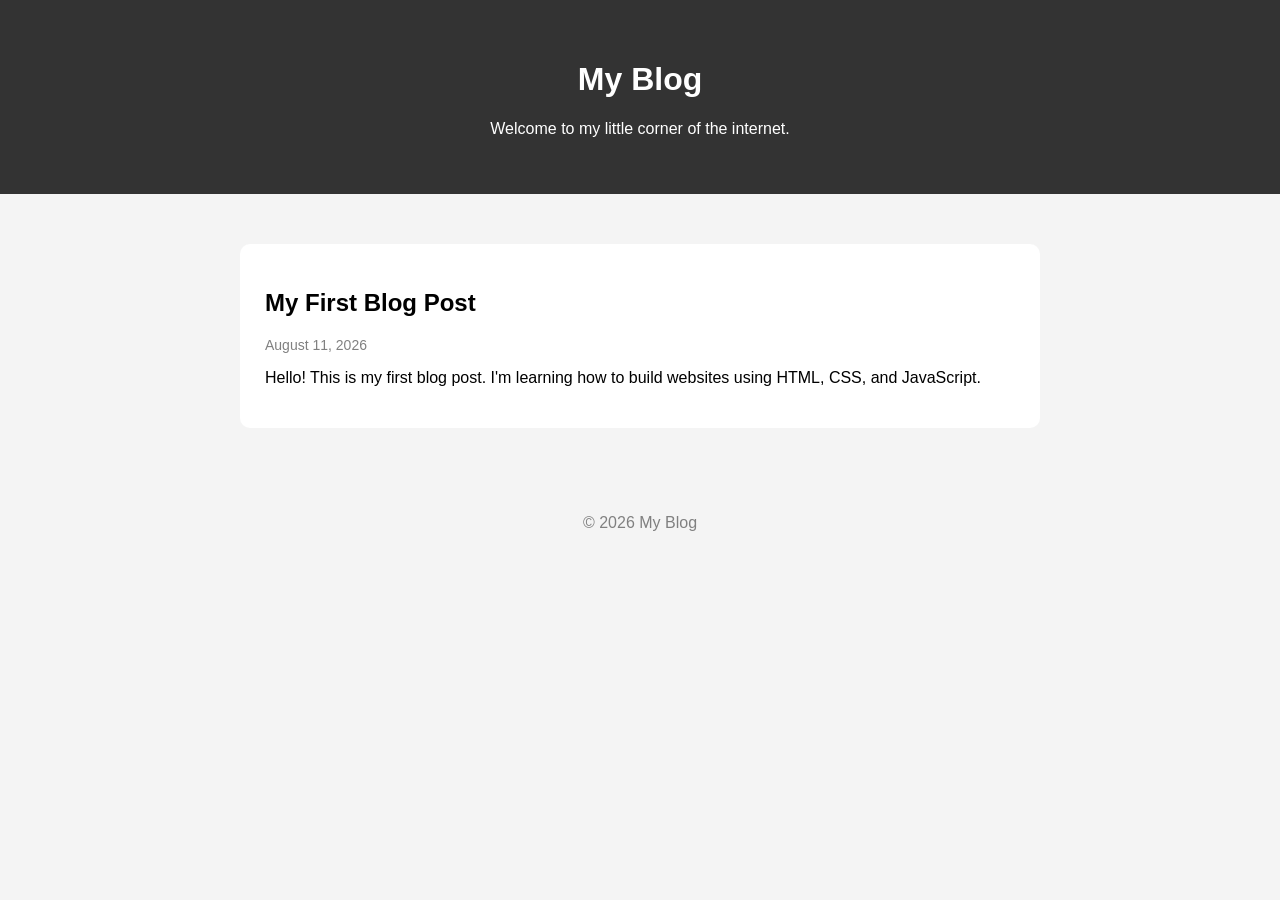
==== ace-blog/index.html @ 2b090ff6 "Initial WebBlog" ====
<!DOCTYPE html>
<html lang="en">
<head>
    <meta charset="UTF-8">
    <meta name="viewport" content="width=device-width, initial-scale=1.0">

    <title>My Blog</title>

    <link rel="stylesheet" href="style.css">
</head>

<body>

    <header>
        <h1>My Blog</h1>
        <p>Welcome to my little corner of the internet.</p>
    </header>

    <main>
        <article>
            <h2>My First Blog Post</h2>
            <p class="date">August 11, 2026</p>

            <p>
                Hello! This is my first blog post.
                I'm learning how to build websites using HTML,
                CSS, and JavaScript.
            </p>
        </article>
    </main>

    <footer>
        <p>&copy; 2026 My Blog</p>
    </footer>

    <script src="script.js"></script>
</body>
</html>
---- ace-blog/style.css ----
body {
    font-family: Arial, sans-serif;
    background-color: #f4f4f4;
    margin: 0;
}

header {
    background-color: #333;
    color: white;
    text-align: center;
    padding: 40px;
}

main {
    max-width: 800px;
    margin: 30px auto;
    padding: 20px;
}

article {
    background-color: white;
    padding: 25px;
    border-radius: 10px;
}

.date {
    color: gray;
    font-size: 14px;
}

footer {
    text-align: center;
    padding: 20px;
    color: gray;
}
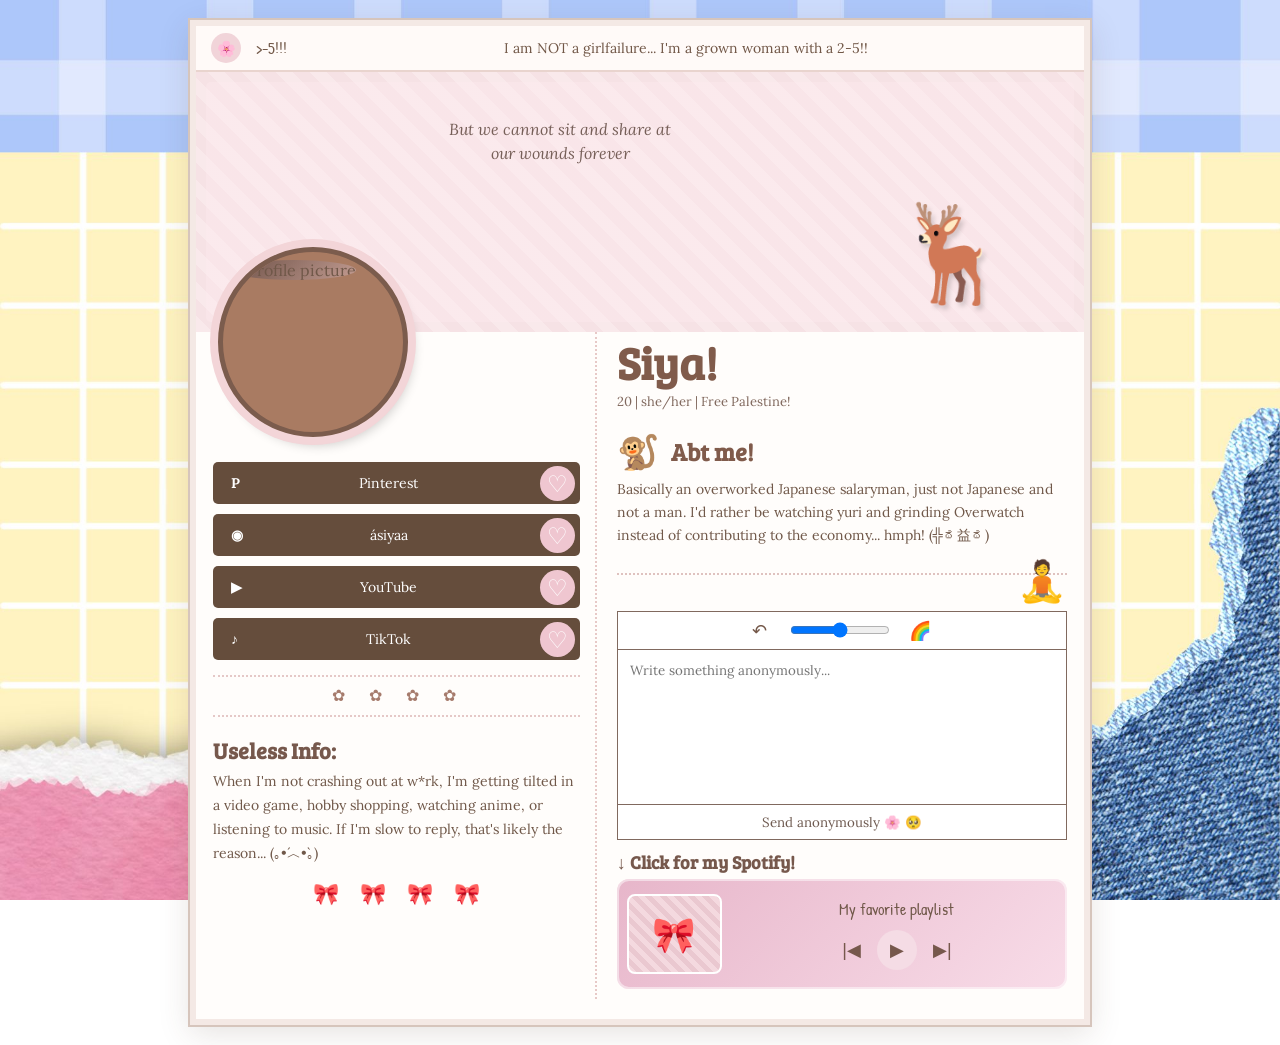
==== commit 199b135b: "Referenced Concept" ====
--- a/ace-blog/index.html
+++ b/ace-blog/index.html
@@ -1,38 +1,323 @@
 <!DOCTYPE html>
 <html lang="en">
+
 <head>
     <meta charset="UTF-8">
     <meta name="viewport" content="width=device-width, initial-scale=1.0">
 
-    <title>My Blog</title>
+    <title>Siya's Blog</title>
+
+    <!-- Google Fonts -->
+    <link rel="preconnect" href="https://fonts.googleapis.com">
+    <link rel="preconnect" href="https://fonts.gstatic.com" crossorigin>
+
+    <link href="https://fonts.googleapis.com/css2?family=Bree+Serif&family=Lora:wght@400;500;600&family=Patrick+Hand&display=swap" rel="stylesheet">
 
     <link rel="stylesheet" href="style.css">
 </head>
 
 <body>
 
-    <header>
-        <h1>My Blog</h1>
-        <p>Welcome to my little corner of the internet.</p>
-    </header>
-
-    <main>
-        <article>
-            <h2>My First Blog Post</h2>
-            <p class="date">August 11, 2026</p>
-
-            <p>
-                Hello! This is my first blog post.
-                I'm learning how to build websites using HTML,
-                CSS, and JavaScript.
-            </p>
-        </article>
-    </main>
-
-    <footer>
-        <p>&copy; 2026 My Blog</p>
-    </footer>
-
+    <!-- Main Website -->
+    <div class="website">
+
+        <!-- ================= TOP MESSAGE ================= -->
+
+        <header class="top-message">
+
+            <div class="top-icon">
+                🌸
+            </div>
+
+            <div class="top-small">
+                >-5!!!
+            </div>
+
+            <div class="top-text">
+                I am NOT a girlfailure... I'm a grown woman with a 2-5!!
+            </div>
+
+        </header>
+
+
+        <!-- ================= HERO ================= -->
+
+        <section class="hero">
+
+            <div class="hero-background">
+
+                <div class="hero-quote">
+                    But we cannot sit and share at<br>
+                    our wounds forever
+                </div>
+
+                <div class="deer">
+                    🦌
+                </div>
+
+            </div>
+
+        </section>
+
+
+        <!-- ================= MAIN CONTENT ================= -->
+
+        <main class="content">
+
+            <!-- ================= LEFT COLUMN ================= -->
+
+            <aside class="left-column">
+
+                <!-- Profile -->
+
+                <div class="profile">
+
+                    <div class="profile-picture">
+                        <img src="images/profile.jpg" alt="Profile picture">
+                    </div>
+
+                </div>
+
+
+                <!-- Social Links -->
+
+                <div class="social-links">
+
+                    <a href="https://www.pinterest.com/"
+                       target="_blank"
+                       class="social-button">
+
+                        <span class="social-icon">P</span>
+                        <span>Pinterest</span>
+
+                        <span class="heart">♡</span>
+
+                    </a>
+
+
+                    <a href="#"
+                       class="social-button"
+                       onclick="showMessage('Discord link coming soon!')">
+
+                        <span class="social-icon">◉</span>
+                        <span>ásiyaa</span>
+
+                        <span class="heart">♡</span>
+
+                    </a>
+
+
+                    <a href="https://www.youtube.com/"
+                       target="_blank"
+                       class="social-button">
+
+                        <span class="social-icon">▶</span>
+                        <span>YouTube</span>
+
+                        <span class="heart">♡</span>
+
+                    </a>
+
+
+                    <a href="https://www.tiktok.com/"
+                       target="_blank"
+                       class="social-button">
+
+                        <span class="social-icon">♪</span>
+                        <span>TikTok</span>
+
+                        <span class="heart">♡</span>
+
+                    </a>
+
+                </div>
+
+
+                <!-- Divider -->
+
+                <div class="decorative-line">
+                    ✿　✿　✿　✿
+                </div>
+
+
+                <!-- Useless Info -->
+
+                <section class="info-section">
+
+                    <h2>Useless Info:</h2>
+
+                    <p>
+                        When I'm not crashing out at w*rk,
+                        I'm getting tilted in a video game,
+                        hobby shopping, watching anime,
+                        or listening to music.
+                        If I'm slow to reply, that's likely
+                        the reason... (｡•́︿•̀｡)
+                    </p>
+
+                </section>
+
+
+                <div class="bows">
+                    🎀　🎀　🎀　🎀
+                </div>
+
+            </aside>
+
+
+            <!-- ================= RIGHT COLUMN ================= -->
+
+            <section class="right-column">
+
+                <!-- Profile Name -->
+
+                <section class="intro">
+
+                    <h1>Siya!</h1>
+
+                    <p class="details">
+                        20 | she/her | Free Palestine!
+                    </p>
+
+                </section>
+
+
+                <!-- About Me -->
+
+                <section class="about">
+
+                    <div class="about-title">
+
+                        <span class="about-icon">
+                            🐒
+                        </span>
+
+                        <h2>Abt me!</h2>
+
+                    </div>
+
+
+                    <p>
+                        Basically an overworked Japanese salaryman,
+                        just not Japanese and not a man.
+                        I'd rather be watching yuri and grinding
+                        Overwatch instead of contributing to the
+                        economy... hmph! (╬ಠ益ಠ)
+                    </p>
+
+                </section>
+
+
+                <!-- Decorative character -->
+
+                <div class="small-character">
+                    🧘
+                </div>
+
+
+                <!-- Anonymous Message -->
+
+                <section class="message-box">
+
+                    <div class="message-toolbar">
+
+                        <button onclick="undoMessage()">
+                            ↶
+                        </button>
+
+                        <div class="slider-container">
+                            <input
+                                type="range"
+                                min="0"
+                                max="100"
+                                value="50"
+                                id="sizeSlider"
+                            >
+                        </div>
+
+                        <button onclick="changeColor()">
+                            🌈
+                        </button>
+
+                    </div>
+
+
+                    <textarea
+                        id="anonymousMessage"
+                        placeholder="Write something anonymously..."
+                    ></textarea>
+
+
+                    <button
+                        class="send-button"
+                        onclick="sendAnonymousMessage()"
+                    >
+                        Send anonymously 🌸 🥺
+                    </button>
+
+                </section>
+
+
+                <!-- Spotify -->
+
+                <section class="spotify-section">
+
+                    <h2>
+                        ↓ Click for my Spotify!
+                    </h2>
+
+
+                    <div
+                        class="spotify-player"
+                        onclick="toggleMusic()"
+                    >
+
+                        <div class="album-art">
+                            🎀
+                        </div>
+
+
+                        <div class="music-controls">
+
+                            <div class="music-title">
+                                My favorite playlist
+                            </div>
+
+                            <div class="controls">
+
+                                <button onclick="previousSong(event)">
+                                    |◀
+                                </button>
+
+                                <button
+                                    class="play-button"
+                                    id="playButton"
+                                >
+                                    ▶
+                                </button>
+
+                                <button onclick="nextSong(event)">
+                                    ▶|
+                                </button>
+
+                            </div>
+
+                        </div>
+
+                    </div>
+
+                </section>
+
+            </section>
+
+        </main>
+
+    </div>
+
+
+    <!-- JavaScript -->
     <script src="script.js"></script>
+
 </body>
+
 </html>
--- a/ace-blog/style.css
+++ b/ace-blog/style.css
@@ -1,35 +1,820 @@
+/* =========================================
+   GENERAL
+========================================= */
+
+* {
+    box-sizing: border-box;
+}
+
 body {
-    font-family: Arial, sans-serif;
-    background-color: #f4f4f4;
     margin: 0;
-}
-
-header {
-    background-color: #333;
+    padding: 20px;
+
+    background-image: url("images/background.jpg");
+    background-size: cover;
+    background-position: center;
+    background-attachment: fixed;
+
+    color: #705849;
+
+    font-family: "Lora", Georgia, serif;
+}
+
+
+/* =========================================
+   WEBSITE CONTAINER
+========================================= */
+
+.website {
+
+    max-width: 900px;
+
+    margin: auto;
+
+    background-color: #fffdfb;
+
+    border: 6px solid #f4e9e5;
+
+    box-shadow:
+        0 0 0 2px #d6c5bc,
+        0 8px 30px rgba(80, 60, 50, 0.15);
+
+}
+
+
+/* =========================================
+   TOP MESSAGE
+========================================= */
+
+.top-message {
+
+    min-height: 45px;
+
+    display: flex;
+
+    align-items: center;
+
+    gap: 15px;
+
+    padding: 7px 15px;
+
+    border-bottom: 2px solid #e9d4ce;
+
+    background-color: #fffaf8;
+
+    font-family: "Patrick Hand", cursive;
+
+    color: #715747;
+}
+
+
+.top-icon {
+
+    width: 30px;
+    height: 30px;
+
+    border-radius: 50%;
+
+    background-color: #f1d4d9;
+
+    display: flex;
+    justify-content: center;
+    align-items: center;
+
+    font-size: 15px;
+}
+
+
+.top-small {
+    font-size: 16px;
+}
+
+
+.top-text {
+
+    flex: 1;
+
+    text-align: center;
+
+    font-family: "Lora", serif;
+
+    font-size: 14px;
+}
+
+
+/* =========================================
+   HERO
+========================================= */
+
+.hero {
+
+    height: 260px;
+
+    padding: 10px;
+
+    background:
+        repeating-linear-gradient(
+            45deg,
+            #f9e9eb,
+            #f9e9eb 12px,
+            #f6e2e5 12px,
+            #f6e2e5 24px
+        );
+
+    position: relative;
+
+    overflow: hidden;
+}
+
+
+.hero-background {
+
+    width: 100%;
+    height: 100%;
+
+    border-radius: 5px;
+
+    background:
+        linear-gradient(
+            rgba(255, 235, 240, 0.35),
+            rgba(255, 235, 240, 0.35)
+        );
+
+    position: relative;
+}
+
+
+.hero-quote {
+
+    position: absolute;
+
+    top: 35px;
+    left: 28%;
+
+    text-align: center;
+
+    font-family: "Lora", serif;
+
+    font-style: italic;
+
+    color: #765f58;
+
+    font-size: 16px;
+
+    line-height: 1.5;
+}
+
+
+.deer {
+
+    position: absolute;
+
+    right: 7%;
+
+    bottom: 10px;
+
+    font-size: 95px;
+
+    filter: drop-shadow(3px 4px 2px rgba(0,0,0,0.15));
+}
+
+
+/* =========================================
+   MAIN CONTENT
+========================================= */
+
+.content {
+
+    display: grid;
+
+    grid-template-columns: 45% 55%;
+
+    padding: 0 12px 20px;
+}
+
+
+/* =========================================
+   LEFT COLUMN
+========================================= */
+
+.left-column {
+
+    padding: 0 15px 10px 5px;
+
+    border-right: 2px dotted #e7c9c7;
+}
+
+
+/* =========================================
+   PROFILE
+========================================= */
+
+.profile {
+
+    margin-top: -85px;
+
+    position: relative;
+
+    z-index: 5;
+}
+
+
+.profile-picture {
+
+    width: 190px;
+    height: 190px;
+
+    margin-left: 5px;
+
+    border-radius: 50%;
+
+    padding: 8px;
+
+    background-color: #a97b62;
+
+    border: 5px solid #7b5c4d;
+
+    box-shadow:
+        0 0 0 8px #f3d5d8,
+        5px 8px 12px rgba(0,0,0,0.2);
+
+    overflow: hidden;
+}
+
+
+.profile-picture img {
+
+    width: 100%;
+    height: 100%;
+
+    object-fit: cover;
+
+    border-radius: 50%;
+}
+
+
+.profile-picture img[src="images/profile.jpg"] {
+
+    background:
+        linear-gradient(
+            135deg,
+            #6d5147,
+            #c29b91
+        );
+}
+
+
+/* =========================================
+   SOCIAL LINKS
+========================================= */
+
+.social-links {
+
+    margin-top: 25px;
+
+    display: flex;
+
+    flex-direction: column;
+
+    gap: 10px;
+}
+
+
+.social-button {
+
+    position: relative;
+
+    display: flex;
+
+    align-items: center;
+
+    justify-content: center;
+
+    min-height: 42px;
+
+    padding: 8px 50px 8px 35px;
+
+    border-radius: 5px;
+
+    text-decoration: none;
+
+    background-color: #654d3c;
+
     color: white;
+
+    font-family: "Lora", serif;
+
+    font-size: 14px;
+
+    transition: 0.2s;
+}
+
+
+.social-button:hover {
+
+    transform: translateX(5px);
+
+    background-color: #80634f;
+}
+
+
+.social-icon {
+
+    position: absolute;
+
+    left: 18px;
+
+    font-weight: bold;
+}
+
+
+.heart {
+
+    position: absolute;
+
+    right: 5px;
+
+    width: 35px;
+    height: 35px;
+
+    border-radius: 50%;
+
+    display: flex;
+    justify-content: center;
+    align-items: center;
+
+    background-color: #efc6d0;
+
+    color: white;
+
+    font-size: 23px;
+}
+
+
+/* =========================================
+   DECORATIVE LINE
+========================================= */
+
+.decorative-line {
+
+    margin: 15px 0;
+
+    padding: 8px 0;
+
+    border-top: 2px dotted #e5c8c7;
+    border-bottom: 2px dotted #e5c8c7;
+
     text-align: center;
-    padding: 40px;
-}
-
-main {
-    max-width: 800px;
-    margin: 30px auto;
-    padding: 20px;
-}
-
-article {
+
+    color: #a67b6c;
+
+    letter-spacing: 4px;
+}
+
+
+/* =========================================
+   INFO
+========================================= */
+
+.info-section h2 {
+
+    margin-bottom: 5px;
+
+    font-family: "Bree Serif", serif;
+
+    color: #76584c;
+
+    font-size: 22px;
+}
+
+
+.info-section p {
+
+    margin-top: 0;
+
+    font-size: 14px;
+
+    line-height: 1.7;
+}
+
+
+.bows {
+
+    margin-top: 15px;
+
+    text-align: center;
+
+    font-size: 21px;
+}
+
+
+/* =========================================
+   RIGHT COLUMN
+========================================= */
+
+.right-column {
+
+    padding: 0 5px 10px 20px;
+
+    position: relative;
+}
+
+
+/* =========================================
+   INTRO
+========================================= */
+
+.intro {
+
+    margin-top: 0;
+}
+
+
+.intro h1 {
+
+    margin: 0;
+
+    font-family: "Bree Serif", serif;
+
+    font-size: 45px;
+
+    color: #805b4b;
+}
+
+
+.details {
+
+    margin: 0;
+
+    color: #80685d;
+
+    font-size: 13px;
+}
+
+
+/* =========================================
+   ABOUT
+========================================= */
+
+.about {
+
+    margin-top: 20px;
+
+    padding-bottom: 12px;
+
+    border-bottom: 2px dotted #dfc2bf;
+}
+
+
+.about-title {
+
+    display: flex;
+
+    align-items: center;
+
+    gap: 12px;
+}
+
+
+.about-icon {
+
+    font-size: 34px;
+}
+
+
+.about h2 {
+
+    margin: 0;
+
+    font-family: "Bree Serif", serif;
+
+    font-size: 24px;
+
+    color: #805b4b;
+}
+
+
+.about p {
+
+    margin-top: 5px;
+
+    font-size: 14px;
+
+    line-height: 1.65;
+}
+
+
+/* =========================================
+   SMALL CHARACTER
+========================================= */
+
+.small-character {
+
+    text-align: right;
+
+    font-size: 40px;
+
+    margin-top: -20px;
+}
+
+
+/* =========================================
+   MESSAGE BOX
+========================================= */
+
+.message-box {
+
+    margin-top: 5px;
+
+    border: 1px solid #80695e;
+
     background-color: white;
-    padding: 25px;
-    border-radius: 10px;
-}
-
-.date {
-    color: gray;
-    font-size: 14px;
-}
-
-footer {
+}
+
+
+.message-toolbar {
+
+    height: 38px;
+
+    display: flex;
+
+    justify-content: center;
+
+    align-items: center;
+
+    gap: 15px;
+
+    border-bottom: 1px solid #80695e;
+}
+
+
+.message-toolbar button {
+
+    border: none;
+
+    background: transparent;
+
+    cursor: pointer;
+
+    font-size: 18px;
+
+    color: #745849;
+}
+
+
+.slider-container {
+
+    width: 100px;
+}
+
+
+#sizeSlider {
+
+    width: 100%;
+}
+
+
+.message-box textarea {
+
+    width: 100%;
+
+    height: 150px;
+
+    padding: 12px;
+
+    resize: none;
+
+    border: none;
+
+    outline: none;
+
+    font-family: "Lora", serif;
+
+    color: #634f45;
+}
+
+
+.send-button {
+
+    width: 100%;
+
+    height: 35px;
+
+    background-color: white;
+
+    border: none;
+
+    border-top: 1px solid #80695e;
+
+    cursor: pointer;
+
+    color: #6e5a50;
+
+    font-family: "Lora", serif;
+}
+
+
+.send-button:hover {
+
+    background-color: #f7e9e8;
+}
+
+
+/* =========================================
+   SPOTIFY
+========================================= */
+
+.spotify-section {
+
+    margin-top: 10px;
+}
+
+
+.spotify-section h2 {
+
+    margin: 5px 0;
+
+    font-family: "Bree Serif", serif;
+
+    font-size: 18px;
+
+    color: #76584c;
+}
+
+
+.spotify-player {
+
+    min-height: 110px;
+
+    display: flex;
+
+    align-items: center;
+
+    gap: 15px;
+
+    padding: 10px;
+
+    border-radius: 12px;
+
+    background:
+        linear-gradient(
+            135deg,
+            #e7b6ca,
+            #f8dce8
+        );
+
+    box-shadow:
+        inset 0 0 0 2px rgba(255,255,255,0.5);
+
+    cursor: pointer;
+
+    transition: transform 0.2s;
+}
+
+
+.spotify-player:hover {
+
+    transform: scale(1.02);
+}
+
+
+.album-art {
+
+    width: 95px;
+    height: 80px;
+
+    display: flex;
+    justify-content: center;
+    align-items: center;
+
+    border-radius: 8px;
+
+    background:
+        repeating-linear-gradient(
+            45deg,
+            #f4d9df,
+            #f4d9df 5px,
+            #eac8d0 5px,
+            #eac8d0 10px
+        );
+
+    border: 2px solid white;
+
+    font-size: 35px;
+}
+
+
+.music-controls {
+
+    flex: 1;
+
     text-align: center;
-    padding: 20px;
-    color: gray;
+}
+
+
+.music-title {
+
+    font-family: "Patrick Hand", cursive;
+
+    margin-bottom: 10px;
+}
+
+
+.controls {
+
+    display: flex;
+
+    justify-content: center;
+
+    align-items: center;
+
+    gap: 10px;
+}
+
+
+.controls button {
+
+    border: none;
+
+    background: transparent;
+
+    cursor: pointer;
+
+    color: #76584c;
+
+    font-size: 18px;
+}
+
+
+.controls .play-button {
+
+    width: 40px;
+    height: 40px;
+
+    border-radius: 50%;
+
+    background-color: #f5dce5;
+}
+
+
+/* =========================================
+   RESPONSIVE
+========================================= */
+
+@media (max-width: 700px) {
+
+    body {
+        padding: 5px;
+    }
+
+
+    .content {
+
+        grid-template-columns: 1fr;
+
+    }
+
+
+    .left-column {
+
+        border-right: none;
+
+        border-bottom: 2px dotted #e7c9c7;
+
+        padding-bottom: 20px;
+    }
+
+
+    .right-column {
+
+        padding-left: 5px;
+
+        padding-top: 20px;
+    }
+
+
+    .profile-picture {
+
+        width: 160px;
+        height: 160px;
+    }
+
+
+    .hero {
+
+        height: 220px;
+    }
+
+
+    .top-text {
+
+        font-size: 11px;
+    }
+
+
+    .top-small {
+
+        display: none;
+    }
+
 }
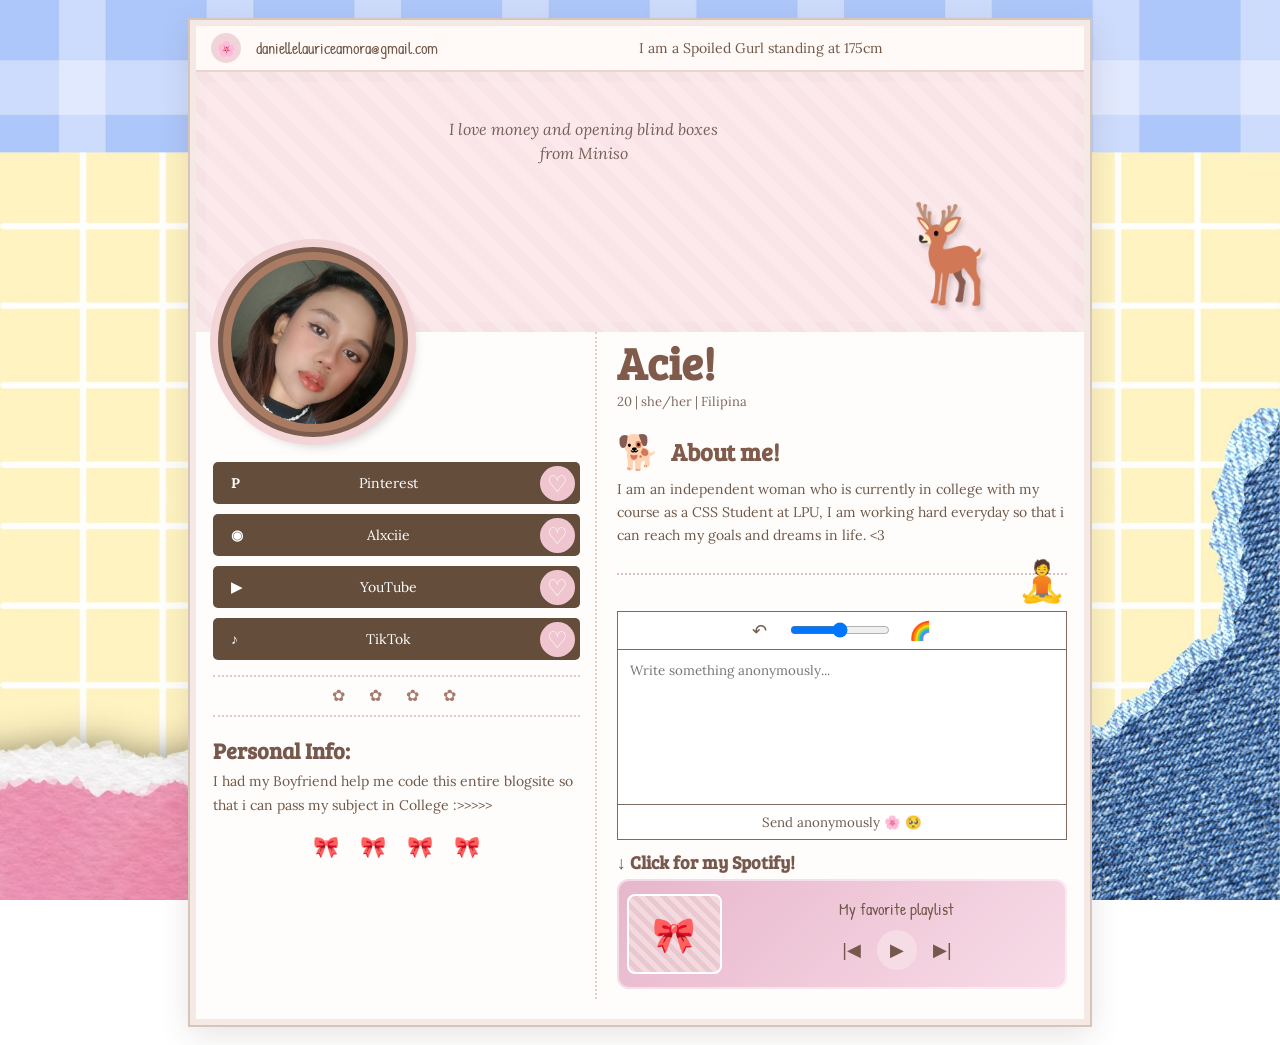
==== commit 72cc3b24: "Blogsite Menu" ====
--- a/ace-blog/index.html
+++ b/ace-blog/index.html
@@ -5,7 +5,7 @@
     <meta charset="UTF-8">
     <meta name="viewport" content="width=device-width, initial-scale=1.0">
 
-    <title>Siya's Blog</title>
+    <title>Ace's Blog</title>
 
     <!-- Google Fonts -->
     <link rel="preconnect" href="https://fonts.googleapis.com">
@@ -30,11 +30,11 @@
             </div>
 
             <div class="top-small">
-                >-5!!!
+                daniellelauriceamora@gmail.com
             </div>
 
             <div class="top-text">
-                I am NOT a girlfailure... I'm a grown woman with a 2-5!!
+                I am a Spoiled Gurl standing at 175cm
             </div>
 
         </header>
@@ -47,8 +47,8 @@
             <div class="hero-background">
 
                 <div class="hero-quote">
-                    But we cannot sit and share at<br>
-                    our wounds forever
+                    I love money and opening blind boxes<br>
+                    from Miniso
                 </div>
 
                 <div class="deer">
@@ -100,7 +100,7 @@
                        onclick="showMessage('Discord link coming soon!')">
 
                         <span class="social-icon">◉</span>
-                        <span>ásiyaa</span>
+                        <span>Alxciie </span>
 
                         <span class="heart">♡</span>
 
@@ -144,15 +144,13 @@
 
                 <section class="info-section">
 
-                    <h2>Useless Info:</h2>
+                    <h2>Personal Info:</h2>
 
                     <p>
-                        When I'm not crashing out at w*rk,
-                        I'm getting tilted in a video game,
-                        hobby shopping, watching anime,
-                        or listening to music.
-                        If I'm slow to reply, that's likely
-                        the reason... (｡•́︿•̀｡)
+                        I had my Boyfriend help me
+                        code this entire blogsite
+                        so that i can pass my subject
+                        in College :>>>>>
                     </p>
 
                 </section>
@@ -173,10 +171,10 @@
 
                 <section class="intro">
 
-                    <h1>Siya!</h1>
+                    <h1>Acie!</h1>
 
                     <p class="details">
-                        20 | she/her | Free Palestine!
+                        20 | she/her | Filipina
                     </p>
 
                 </section>
@@ -189,20 +187,22 @@
                     <div class="about-title">
 
                         <span class="about-icon">
-                            🐒
+                            🐕
                         </span>
 
-                        <h2>Abt me!</h2>
+                        <h2>About me!</h2>
 
                     </div>
 
 
                     <p>
-                        Basically an overworked Japanese salaryman,
-                        just not Japanese and not a man.
-                        I'd rather be watching yuri and grinding
-                        Overwatch instead of contributing to the
-                        economy... hmph! (╬ಠ益ಠ)
+                        I am an independent woman
+                        who is currently in college 
+                        with my course as a CSS Student at LPU,
+                        I am working hard everyday
+                        so that i can reach my goals and dreams in life.
+                        <3
+                        
                     </p>
 
                 </section>
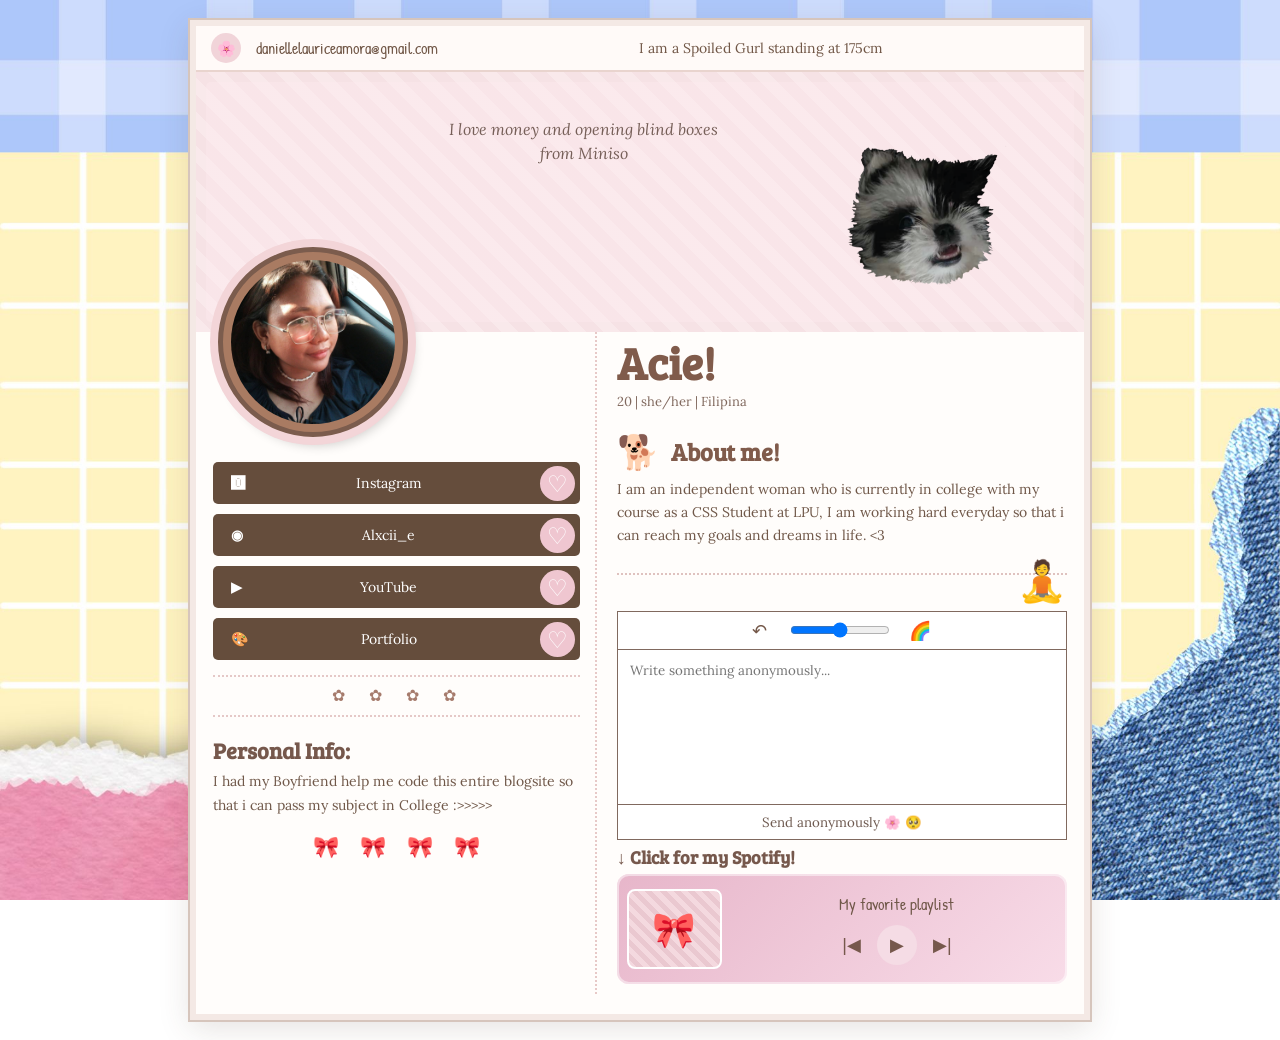
==== commit 3dad3b2a: "Furnished Website" ====
--- a/ace-blog/index.html
+++ b/ace-blog/index.html
@@ -52,7 +52,7 @@
                 </div>
 
                 <div class="deer">
-                    🦌
+                    <img src="images/deer.png" alt="Deer">
                 </div>
 
             </div>
@@ -83,12 +83,12 @@
 
                 <div class="social-links">
 
-                    <a href="https://www.pinterest.com/"
+                    <a href="https://www.instagram.com/itsacerwar_?igsh=dWJ0aG45cmlha3lh"
                        target="_blank"
                        class="social-button">
 
-                        <span class="social-icon">P</span>
-                        <span>Pinterest</span>
+                        <span class="social-icon">🅾</span>
+                        <span>Instagram</span>
 
                         <span class="heart">♡</span>
 
@@ -96,18 +96,18 @@
 
 
                     <a href="#"
-                       class="social-button"
-                       onclick="showMessage('Discord link coming soon!')">
+                        class="social-button"
+                        onclick="copyDiscord(event)">
 
                         <span class="social-icon">◉</span>
-                        <span>Alxciie </span>
+                        <span>Alxcii_e</span>
 
                         <span class="heart">♡</span>
 
                     </a>
 
 
-                    <a href="https://www.youtube.com/"
+                    <a href="https://www.youtube.com/@ItsAlxciie"
                        target="_blank"
                        class="social-button">
 
@@ -119,12 +119,12 @@
                     </a>
 
 
-                    <a href="https://www.tiktok.com/"
+                    <a href="#"
                        target="_blank"
                        class="social-button">
 
-                        <span class="social-icon">♪</span>
-                        <span>TikTok</span>
+                        <span class="social-icon">🎨</span>
+                        <span>Portfolio</span>
 
                         <span class="heart">♡</span>
 
@@ -266,11 +266,11 @@
                         ↓ Click for my Spotify!
                     </h2>
 
-
-                    <div
-                        class="spotify-player"
-                        onclick="toggleMusic()"
-                    >
+                 <a
+                    href="https://open.spotify.com/playlist/5HUoUACNeMyxZZZNovsTNI?si=gszg1YKZS86Q-E9QGHbFSA"
+                     target="_blank"
+                    class="spotify-player"
+                 >
 
                         <div class="album-art">
                             🎀
@@ -304,7 +304,7 @@
 
                         </div>
 
-                    </div>
+                    </a>
 
                 </section>
 
--- a/ace-blog/style.css
+++ b/ace-blog/style.css
@@ -166,16 +166,20 @@
 
 
 .deer {
-
     position: absolute;
-
     right: 7%;
-
     bottom: 10px;
 
-    font-size: 95px;
-
-    filter: drop-shadow(3px 4px 2px rgba(0,0,0,0.15));
+    width: 180px;
+    height: 180px;
+}
+
+.deer img {
+    width: 180px;
+    height: 180px;
+
+    object-fit: contain;
+    display: block;
 }
 
 
@@ -624,9 +628,9 @@
    SPOTIFY
 ========================================= */
 
-.spotify-section {
-
-    margin-top: 10px;
+.spotify-player {
+    text-decoration: none;
+    color: inherit;
 }
 
 
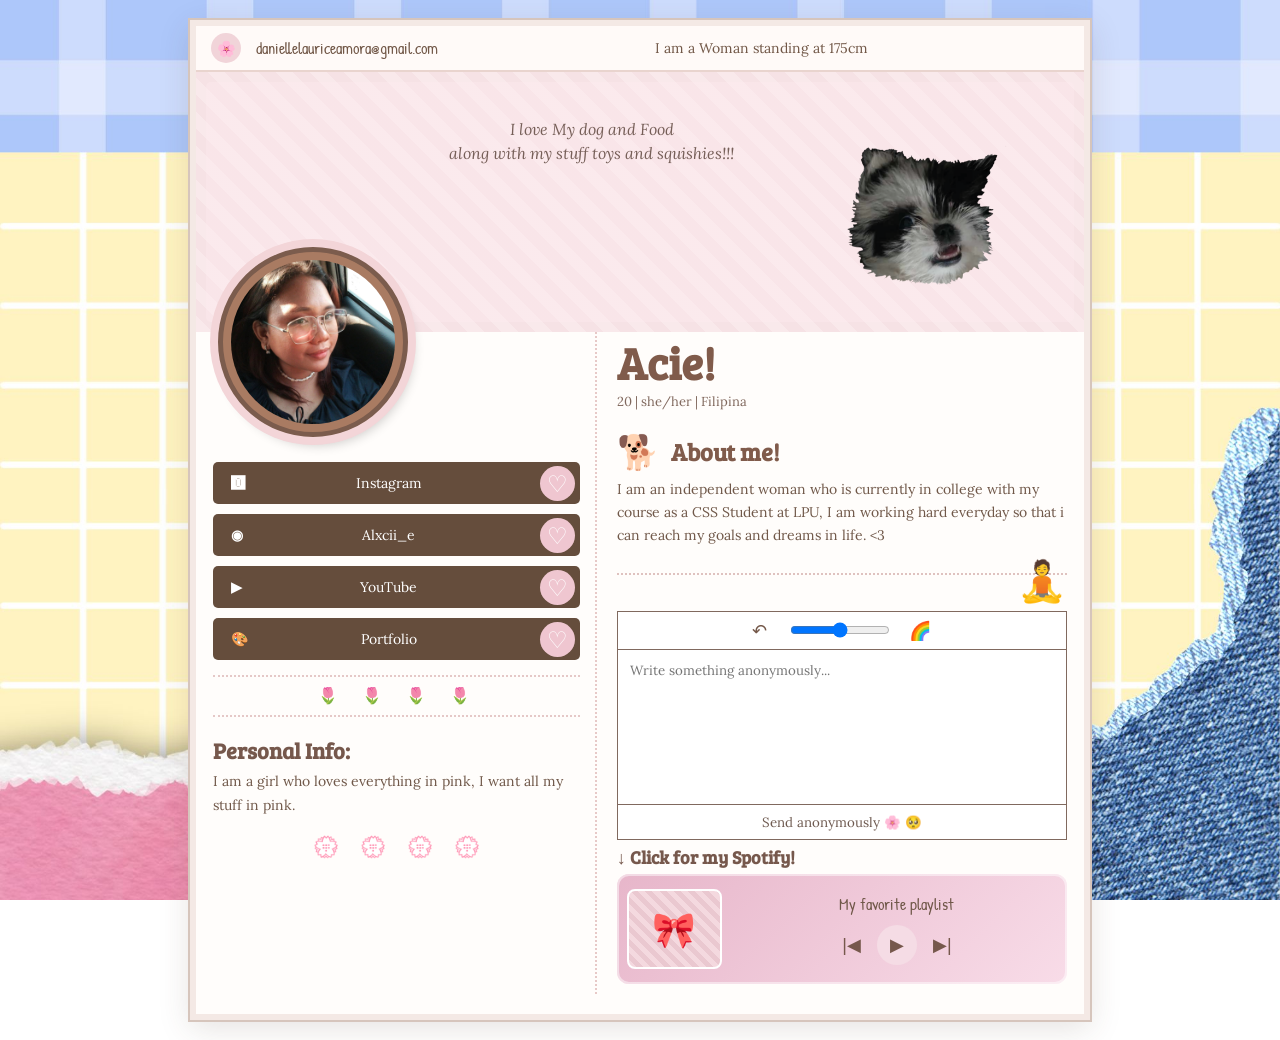
==== commit bb39f71a: "Portfolio Added" ====
--- a/ace-blog/index.html
+++ b/ace-blog/index.html
@@ -34,7 +34,7 @@
             </div>
 
             <div class="top-text">
-                I am a Spoiled Gurl standing at 175cm
+                I am a Woman standing at 175cm
             </div>
 
         </header>
@@ -47,8 +47,8 @@
             <div class="hero-background">
 
                 <div class="hero-quote">
-                    I love money and opening blind boxes<br>
-                    from Miniso
+                    I love My dog and Food<br>
+                    along with my stuff toys and squishies!!!
                 </div>
 
                 <div class="deer">
@@ -119,8 +119,7 @@
                     </a>
 
 
-                    <a href="#"
-                       target="_blank"
+                    <a href="portfolio.html"
                        class="social-button">
 
                         <span class="social-icon">🎨</span>
@@ -136,7 +135,7 @@
                 <!-- Divider -->
 
                 <div class="decorative-line">
-                    ✿　✿　✿　✿
+                    🌷　🌷　🌷　🌷
                 </div>
 
 
@@ -147,17 +146,15 @@
                     <h2>Personal Info:</h2>
 
                     <p>
-                        I had my Boyfriend help me
-                        code this entire blogsite
-                        so that i can pass my subject
-                        in College :>>>>>
+                        I am a girl who loves everything in pink,
+                        I want all my stuff in pink.
                     </p>
 
                 </section>
 
 
                 <div class="bows">
-                    🎀　🎀　🎀　🎀
+                    💮　💮　💮　💮
                 </div>
 
             </aside>
--- a/ace-blog/style.css
+++ b/ace-blog/style.css
@@ -821,4 +821,101 @@
         display: none;
     }
 
+}
+
+/* =========================================
+   PORTFOLIO
+========================================= */
+
+.portfolio {
+    width: 90%;
+    max-width: 900px;
+    margin: 0 auto;
+    text-align: center;
+}
+
+
+/* =========================================
+   PORTFOLIO HEADER
+========================================= */
+
+.portfolio-header {
+    width: 100%;
+    text-align: center;
+    margin: 30px auto 15px;
+}
+
+.portfolio-header h1 {
+    font-family: 'Bree Serif', serif;
+    font-size: 48px;
+    margin: 0;
+}
+
+.portfolio-header p {
+    margin-top: 5px;
+}
+
+
+/* =========================================
+   BACK TO BLOG
+========================================= */
+
+.back-link {
+    width: 100%;
+    display: flex;
+    justify-content: center;
+    align-items: center;
+
+    margin: 20px 0;
+}
+
+.back-link a {
+    display: inline-block;
+
+    padding: 8px 20px;
+
+    text-decoration: none;
+
+    color: #6b4f3f;
+
+    background: #f5d6df;
+
+    border: 2px solid #8b6b5a;
+
+    border-radius: 20px;
+
+    font-family: 'Bree Serif', serif;
+
+    transition: transform 0.2s ease;
+}
+
+.back-link a:hover {
+    transform: scale(1.05);
+}
+
+
+/* =========================================
+   DRAWING GALLERY
+========================================= */
+
+.drawing-gallery {
+    display: grid;
+
+    grid-template-columns: repeat(2, 1fr);
+
+    gap: 15px;
+
+    max-width: 700px;
+
+    margin: 20px auto;
+}
+
+.drawing-gallery img {
+    width: 100%;
+
+    height: 300px;
+
+    object-fit: contain;
+
+    display: block;
 }
